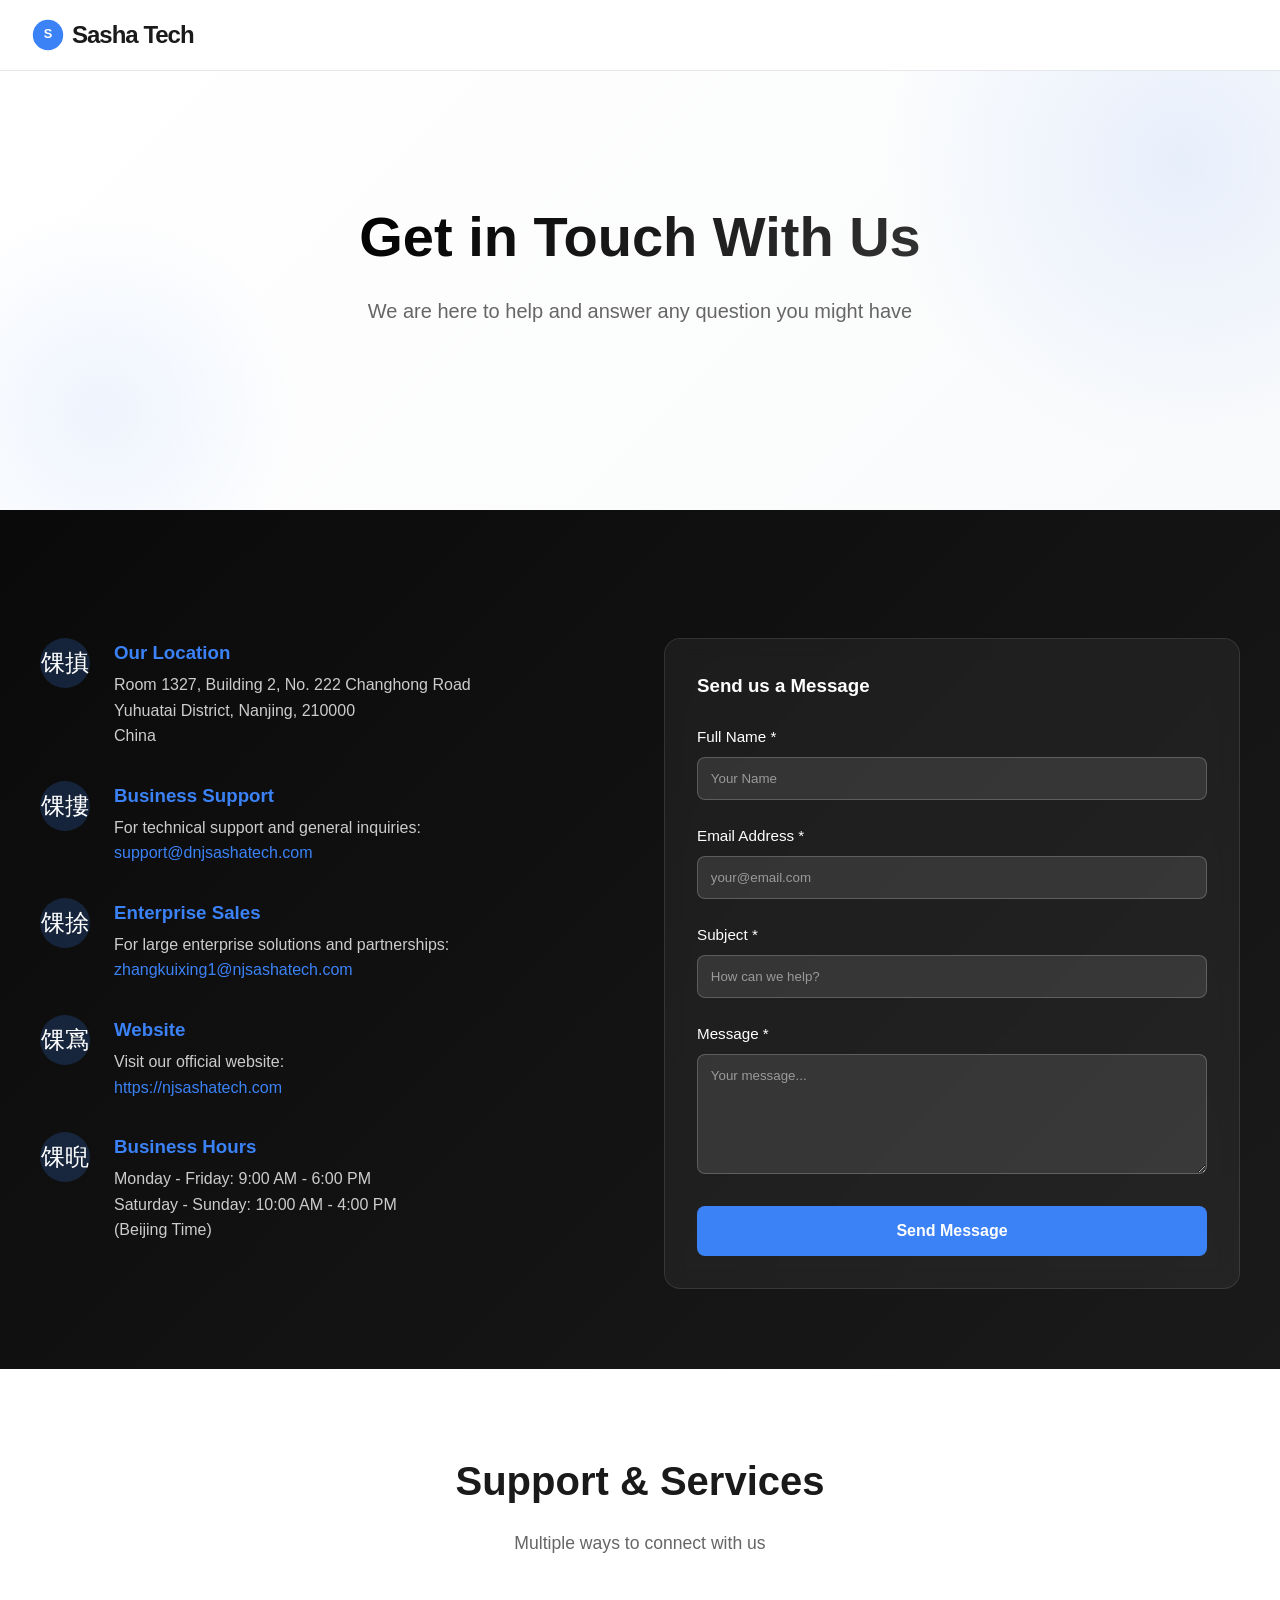
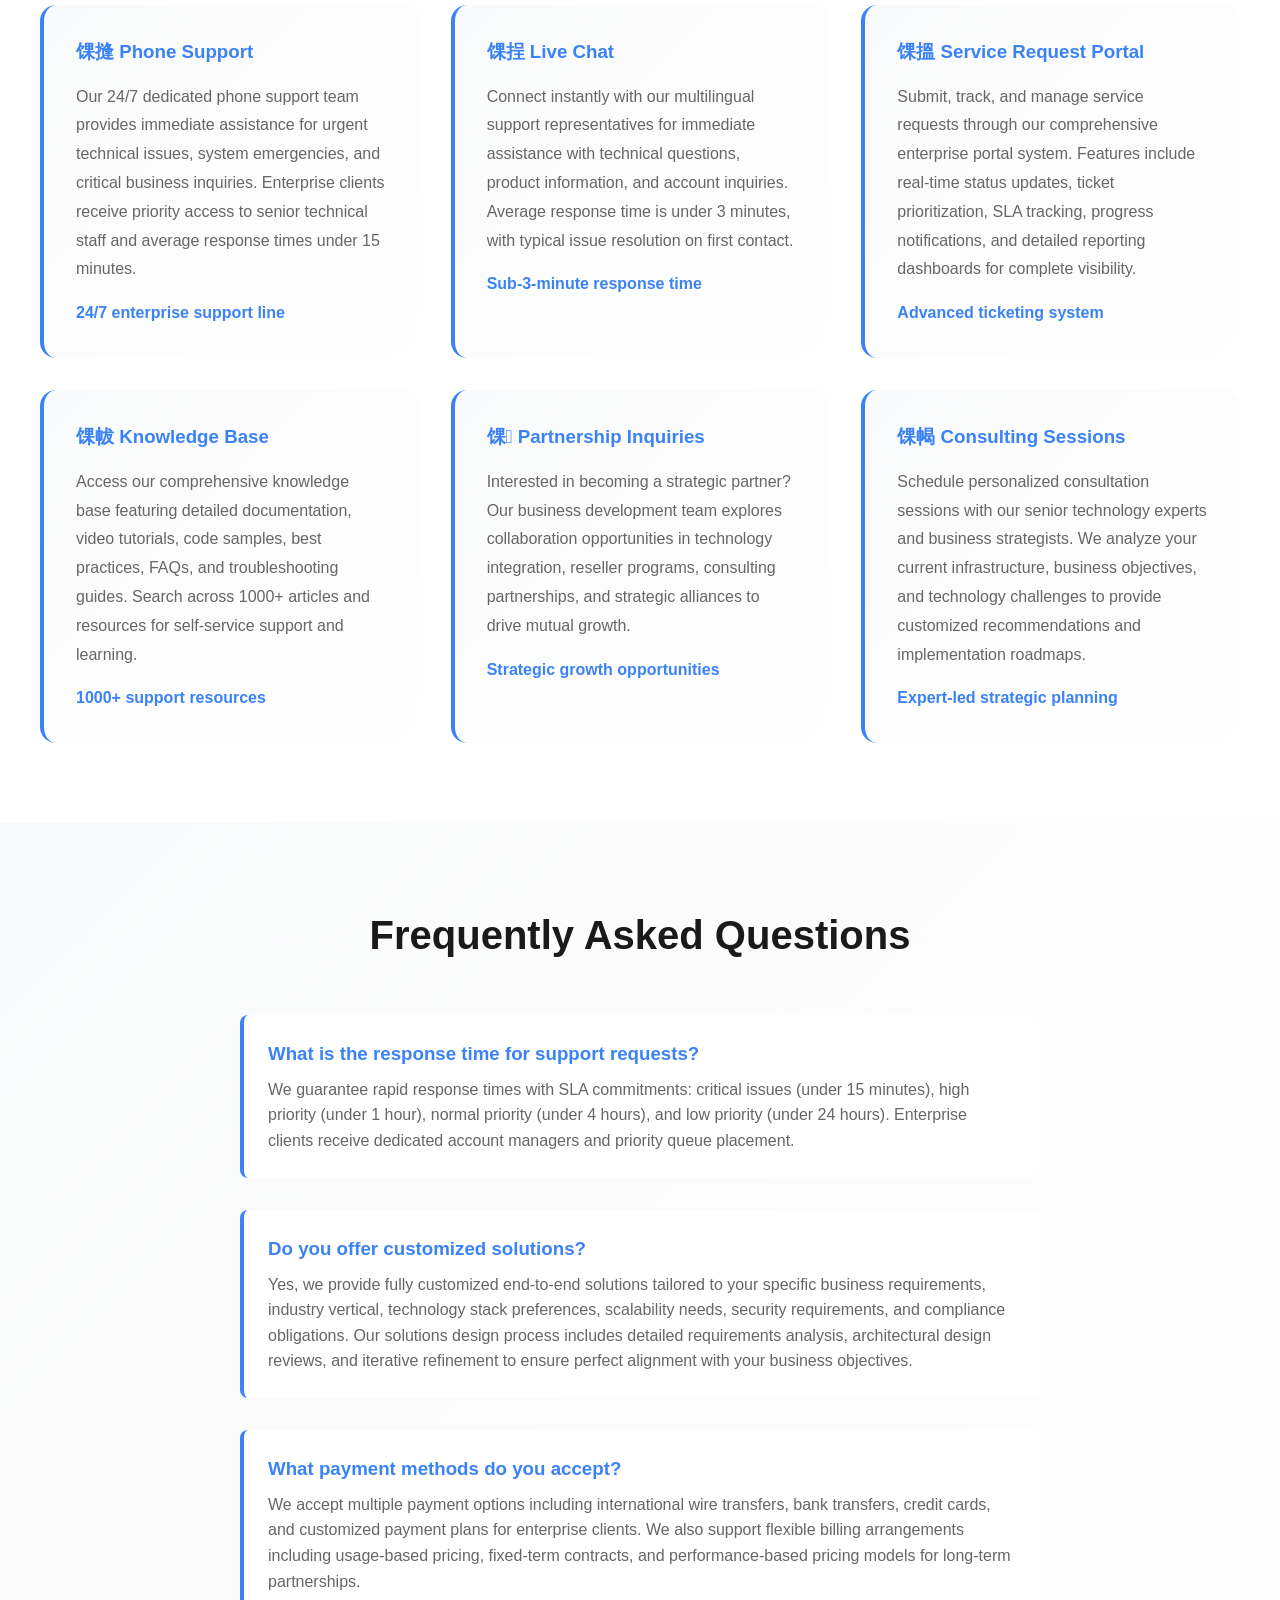
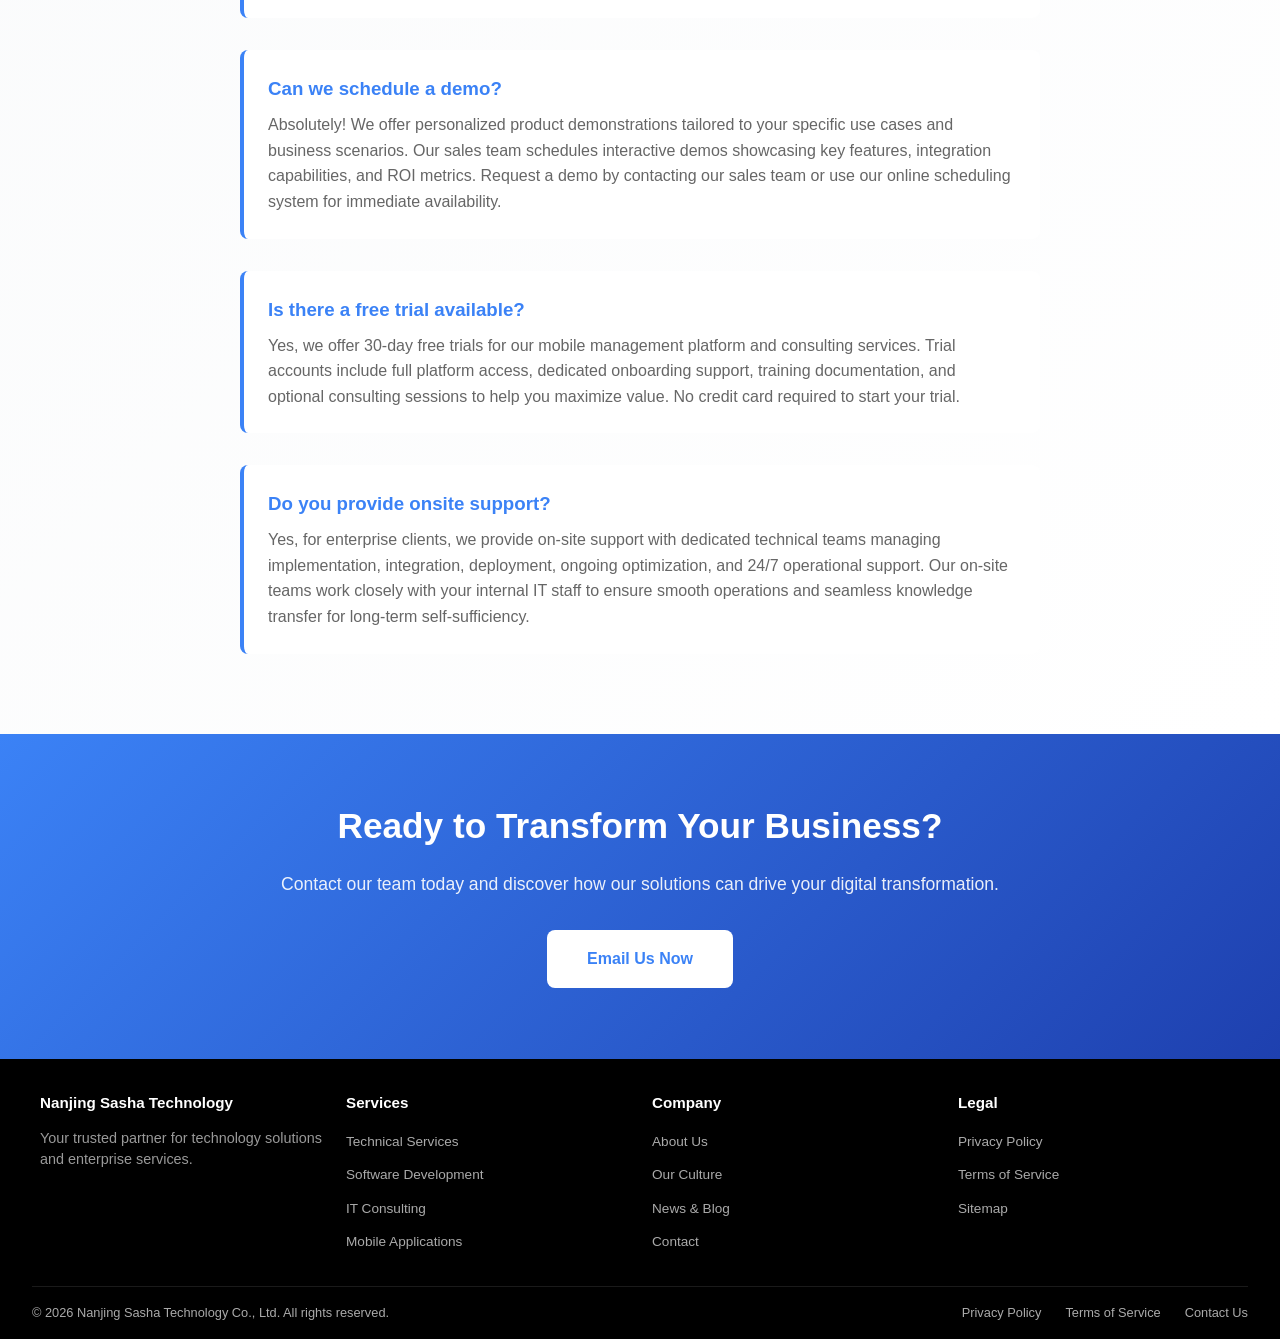
==== contact.html @ 29200f88 "njsashatech" ====
﻿<!DOCTYPE html>
<html lang="en">
<head>
  <meta charset="UTF-8">
  <meta name="viewport" content="width=device-width, initial-scale=1.0">
  <meta name="description" content="Contact Nanjing Sasha Technology - Business Support: support@dnjsashatech.com | Enterprise Sales: zhangkuixing1@njsashatech.com | Location: Room 1327, Building 2, No. 222 Changhong Road, Nanjing.">
  <meta name="keywords" content="contact, support, business inquiry, email, phone, address">
  <meta name="author" content="Nanjing Sasha Technology Co., Ltd">
  <meta property="og:title" content="Contact Us - Nanjing Sasha Technology">
  <meta property="og:description" content="Get in touch with Nanjing Sasha Technology for business inquiries and support.">
  
  <script type="application/ld+json">
  {
    "@context": "https://schema.org",
    "@type": "Organization",
    "name": "Nanjing Sasha Technology Co., Ltd",
    "url": "https://njsashatech.com",
    "address": {
      "@type": "PostalAddress",
      "streetAddress": "Room 1327, Building 2, No. 222 Changhong Road",
      "addressLocality": "Nanjing",
      "addressRegion": "Jiangsu",
      "postalCode": "210000",
      "addressCountry": "CN"
    },
    "contactPoint": [
      {
        "@type": "ContactPoint",
        "telephone": "",
        "contactType": "Customer Support",
        "email": "support@dnjsashatech.com"
      },
      {
        "@type": "ContactPoint",
        "telephone": "",
        "contactType": "Sales",
        "email": "zhangkuixing1@njsashatech.com"
      }
    ]
  }
  </script>
  
  <title>Contact Us - Nanjing Sasha Technology</title>
  <link rel="canonical" href="https://njsashatech.com/contact.html">
  <link rel="icon" type="image/svg+xml" href="./images/logo.svg">
  <link rel="stylesheet" href="./css/styles.css">
</head>
<body>
  <!-- Header Navigation -->
  <header>
    <nav class="navbar">
      <a href="./index.html" class="logo">
        <svg viewBox="0 0 200 200" width="32" height="32">
          <circle cx="100" cy="100" r="95" fill="#3b82f6"/>
          <text x="100" y="120" text-anchor="middle" font-size="80" font-weight="bold" fill="white" font-family="Arial">S</text>
        </svg>
        Sasha Tech
      </a>
      <button class="mobile-menu-btn">鈽?/button>
      <nav>
        <ul>
          <li><a href="./index.html">Home</a></li>
          <li><a href="./services.html">Services</a></li>
          <li><a href="./culture.html">Culture</a></li>
          <li><a href="./news.html">News</a></li>
          <li><a href="./contact.html">Contact</a></li>
        </ul>
      </nav>
    </nav>
  </header>

  <!-- Hero Section -->
  <section class="hero" style="margin-top: 60px; min-height: 50vh;">
    <div class="hero-content">
      <h1>Get in Touch With Us</h1>
      <p>We are here to help and answer any question you might have</p>
    </div>
  </section>

  <!-- Main Contact Section -->
  <section class="contact">
    <div class="container">
      <div class="contact-container">
        <!-- Contact Information -->
        <div class="contact-info">
          <div class="contact-item fade-in">
            <div class="contact-icon">馃搷</div>
            <div class="contact-details">
              <h3>Our Location</h3>
              <p>Room 1327, Building 2, No. 222 Changhong Road<br/>Yuhuatai District, Nanjing, 210000<br/>China</p>
            </div>
          </div>

          <div class="contact-item fade-in">
            <div class="contact-icon">馃摟</div>
            <div class="contact-details">
              <h3>Business Support</h3>
              <p>For technical support and general inquiries:</p>
              <a href="mailto:support@dnjsashatech.com">support@dnjsashatech.com</a>
            </div>
          </div>

          <div class="contact-item fade-in">
            <div class="contact-icon">馃捈</div>
            <div class="contact-details">
              <h3>Enterprise Sales</h3>
              <p>For large enterprise solutions and partnerships:</p>
              <a href="mailto:zhangkuixing1@njsashatech.com">zhangkuixing1@njsashatech.com</a>
            </div>
          </div>

          <div class="contact-item fade-in">
            <div class="contact-icon">馃寪</div>
            <div class="contact-details">
              <h3>Website</h3>
              <p>Visit our official website:</p>
              <a href="https://njsashatech.com" target="_blank">https://njsashatech.com</a>
            </div>
          </div>

          <div class="contact-item fade-in">
            <div class="contact-icon">馃晲</div>
            <div class="contact-details">
              <h3>Business Hours</h3>
              <p>Monday - Friday: 9:00 AM - 6:00 PM<br/>Saturday - Sunday: 10:00 AM - 4:00 PM<br/>(Beijing Time)</p>
            </div>
          </div>
        </div>

        <!-- Contact Form -->
        <div class="contact-form fade-in">
          <h3 style="margin-bottom: 1.5rem;">Send us a Message</h3>
          <form>
            <div class="form-group">
              <label for="name">Full Name *</label>
              <input type="text" id="name" name="name" placeholder="Your Name" required>
            </div>

            <div class="form-group">
              <label for="email">Email Address *</label>
              <input type="email" id="email" name="email" placeholder="your@email.com" required>
            </div>

            <div class="form-group">
              <label for="subject">Subject *</label>
              <input type="text" id="subject" name="subject" placeholder="How can we help?">
            </div>

            <div class="form-group">
              <label for="message">Message *</label>
              <textarea id="message" name="message" placeholder="Your message..." required></textarea>
            </div>

            <button type="submit" class="form-submit">Send Message</button>
          </form>
        </div>
      </div>
    </div>
  </section>

  <!-- Additional Info Section -->
  <section>
    <div class="container">
      <h2 class="section-title fade-in">Support & Services</h2>
      <p class="section-subtitle fade-in">Multiple ways to connect with us</p>
      
      <div style="display: grid; grid-template-columns: repeat(auto-fit, minmax(280px, 1fr)); gap: 2rem; margin-top: 3rem;">
        <div style="background: linear-gradient(135deg, #f9fafb 0%, #ffffff 100%); padding: 2rem; border-radius: 1rem; border-left: 4px solid #3b82f6;">
          <h3 style="color: #3b82f6; margin-bottom: 1rem;">馃摓 Phone Support</h3>
          <p style="color: #666; line-height: 1.8; margin-bottom: 1rem;">
            Our 24/7 dedicated phone support team provides immediate assistance for urgent technical issues, system emergencies, and critical business inquiries. Enterprise clients receive priority access to senior technical staff and average response times under 15 minutes.
          </p>
          <p style="color: #3b82f6; font-weight: 600;">24/7 enterprise support line</p>
        </div>

        <div style="background: linear-gradient(135deg, #f9fafb 0%, #ffffff 100%); padding: 2rem; border-radius: 1rem; border-left: 4px solid #3b82f6;">
          <h3 style="color: #3b82f6; margin-bottom: 1rem;">馃挰 Live Chat</h3>
          <p style="color: #666; line-height: 1.8; margin-bottom: 1rem;">
            Connect instantly with our multilingual support representatives for immediate assistance with technical questions, product information, and account inquiries. Average response time is under 3 minutes, with typical issue resolution on first contact.
          </p>
          <p style="color: #3b82f6; font-weight: 600;">Sub-3-minute response time</p>
        </div>

        <div style="background: linear-gradient(135deg, #f9fafb 0%, #ffffff 100%); padding: 2rem; border-radius: 1rem; border-left: 4px solid #3b82f6;">
          <h3 style="color: #3b82f6; margin-bottom: 1rem;">馃搵 Service Request Portal</h3>
          <p style="color: #666; line-height: 1.8; margin-bottom: 1rem;">
            Submit, track, and manage service requests through our comprehensive enterprise portal system. Features include real-time status updates, ticket prioritization, SLA tracking, progress notifications, and detailed reporting dashboards for complete visibility.
          </p>
          <p style="color: #3b82f6; font-weight: 600;">Advanced ticketing system</p>
        </div>

        <div style="background: linear-gradient(135deg, #f9fafb 0%, #ffffff 100%); padding: 2rem; border-radius: 1rem; border-left: 4px solid #3b82f6;">
          <h3 style="color: #3b82f6; margin-bottom: 1rem;">馃帗 Knowledge Base</h3>
          <p style="color: #666; line-height: 1.8; margin-bottom: 1rem;">
            Access our comprehensive knowledge base featuring detailed documentation, video tutorials, code samples, best practices, FAQs, and troubleshooting guides. Search across 1000+ articles and resources for self-service support and learning.
          </p>
          <p style="color: #3b82f6; font-weight: 600;">1000+ support resources</p>
        </div>

        <div style="background: linear-gradient(135deg, #f9fafb 0%, #ffffff 100%); padding: 2rem; border-radius: 1rem; border-left: 4px solid #3b82f6;">
          <h3 style="color: #3b82f6; margin-bottom: 1rem;">馃 Partnership Inquiries</h3>
          <p style="color: #666; line-height: 1.8; margin-bottom: 1rem;">
            Interested in becoming a strategic partner? Our business development team explores collaboration opportunities in technology integration, reseller programs, consulting partnerships, and strategic alliances to drive mutual growth.
          </p>
          <p style="color: #3b82f6; font-weight: 600;">Strategic growth opportunities</p>
        </div>

        <div style="background: linear-gradient(135deg, #f9fafb 0%, #ffffff 100%); padding: 2rem; border-radius: 1rem; border-left: 4px solid #3b82f6;">
          <h3 style="color: #3b82f6; margin-bottom: 1rem;">馃幆 Consulting Sessions</h3>
          <p style="color: #666; line-height: 1.8; margin-bottom: 1rem;">
            Schedule personalized consultation sessions with our senior technology experts and business strategists. We analyze your current infrastructure, business objectives, and technology challenges to provide customized recommendations and implementation roadmaps.
          </p>
          <p style="color: #3b82f6; font-weight: 600;">Expert-led strategic planning</p>
        </div>
      </div>
    </div>
  </section>

  <!-- FAQ Section -->
  <section style="background: linear-gradient(135deg, #f9fafb 0%, #ffffff 100%);">
    <div class="container">
      <h2 class="section-title fade-in">Frequently Asked Questions</h2>
      
      <div style="max-width: 800px; margin: 0 auto; margin-top: 3rem;">
        <div style="margin-bottom: 2rem; padding: 1.5rem; background: white; border-radius: 0.5rem; border-left: 4px solid #3b82f6;">
          <h3 style="color: #3b82f6; margin-bottom: 0.5rem;">What is the response time for support requests?</h3>
          <p style="color: #666;">We guarantee rapid response times with SLA commitments: critical issues (under 15 minutes), high priority (under 1 hour), normal priority (under 4 hours), and low priority (under 24 hours). Enterprise clients receive dedicated account managers and priority queue placement.</p>
        </div>

        <div style="margin-bottom: 2rem; padding: 1.5rem; background: white; border-radius: 0.5rem; border-left: 4px solid #3b82f6;">
          <h3 style="color: #3b82f6; margin-bottom: 0.5rem;">Do you offer customized solutions?</h3>
          <p style="color: #666;">Yes, we provide fully customized end-to-end solutions tailored to your specific business requirements, industry vertical, technology stack preferences, scalability needs, security requirements, and compliance obligations. Our solutions design process includes detailed requirements analysis, architectural design reviews, and iterative refinement to ensure perfect alignment with your business objectives.</p>
        </div>

        <div style="margin-bottom: 2rem; padding: 1.5rem; background: white; border-radius: 0.5rem; border-left: 4px solid #3b82f6;">
          <h3 style="color: #3b82f6; margin-bottom: 0.5rem;">What payment methods do you accept?</h3>
          <p style="color: #666;">We accept multiple payment options including international wire transfers, bank transfers, credit cards, and customized payment plans for enterprise clients. We also support flexible billing arrangements including usage-based pricing, fixed-term contracts, and performance-based pricing models for long-term partnerships.</p>
        </div>

        <div style="margin-bottom: 2rem; padding: 1.5rem; background: white; border-radius: 0.5rem; border-left: 4px solid #3b82f6;">
          <h3 style="color: #3b82f6; margin-bottom: 0.5rem;">Can we schedule a demo?</h3>
          <p style="color: #666;">Absolutely! We offer personalized product demonstrations tailored to your specific use cases and business scenarios. Our sales team schedules interactive demos showcasing key features, integration capabilities, and ROI metrics. Request a demo by contacting our sales team or use our online scheduling system for immediate availability.</p>
        </div>

        <div style="margin-bottom: 2rem; padding: 1.5rem; background: white; border-radius: 0.5rem; border-left: 4px solid #3b82f6;">
          <h3 style="color: #3b82f6; margin-bottom: 0.5rem;">Is there a free trial available?</h3>
          <p style="color: #666;">Yes, we offer 30-day free trials for our mobile management platform and consulting services. Trial accounts include full platform access, dedicated onboarding support, training documentation, and optional consulting sessions to help you maximize value. No credit card required to start your trial.</p>
        </div>

        <div style="padding: 1.5rem; background: white; border-radius: 0.5rem; border-left: 4px solid #3b82f6;">
          <h3 style="color: #3b82f6; margin-bottom: 0.5rem;">Do you provide onsite support?</h3>
          <p style="color: #666;">Yes, for enterprise clients, we provide on-site support with dedicated technical teams managing implementation, integration, deployment, ongoing optimization, and 24/7 operational support. Our on-site teams work closely with your internal IT staff to ensure smooth operations and seamless knowledge transfer for long-term self-sufficiency.</p>
        </div>
      </div>
    </div>
  </section>

  <!-- CTA Section -->
  <section style="background: linear-gradient(135deg, #3b82f6 0%, #1e40af 100%); color: white; text-align: center; padding: 4rem 2rem;">
    <div class="container">
      <h2 style="font-size: 2.2rem; margin-bottom: 1rem;">Ready to Transform Your Business?</h2>
      <p style="font-size: 1.1rem; margin-bottom: 2rem; opacity: 0.9;">Contact our team today and discover how our solutions can drive your digital transformation.</p>
      <a href="mailto:support@dnjsashatech.com" class="btn btn-primary" style="background: white; color: #3b82f6;">Email Us Now</a>
    </div>
  </section>

  <!-- Footer -->
  <footer>
    <div class="footer-content">
      <div class="footer-section">
        <h4>Nanjing Sasha Technology</h4>
        <p style="color: #999; font-size: 0.9rem; margin-top: 0.5rem;">Your trusted partner for technology solutions and enterprise services.</p>
      </div>
      
      <div class="footer-section">
        <h4>Services</h4>
        <ul>
          <li><a href="./services.html">Technical Services</a></li>
          <li><a href="./services.html">Software Development</a></li>
          <li><a href="./services.html">IT Consulting</a></li>
          <li><a href="./services.html">Mobile Applications</a></li>
        </ul>
      </div>
      
      <div class="footer-section">
        <h4>Company</h4>
        <ul>
          <li><a href="./culture.html">About Us</a></li>
          <li><a href="./culture.html">Our Culture</a></li>
          <li><a href="./news.html">News & Blog</a></li>
          <li><a href="./contact.html">Contact</a></li>
        </ul>
      </div>
      
      <div class="footer-section">
        <h4>Legal</h4>
        <ul>
          <li><a href="./privacy.html">Privacy Policy</a></li>
          <li><a href="./terms.html">Terms of Service</a></li>
          <li><a href="#">Sitemap</a></li>
        </ul>
      </div>
    </div>
    
    <div class="footer-bottom">
      <div>&copy; 2026 Nanjing Sasha Technology Co., Ltd. All rights reserved.</div>
      <div class="footer-links">
        <a href="./privacy.html">Privacy Policy</a>
        <a href="./terms.html">Terms of Service</a>
        <a href="./contact.html">Contact Us</a>
      </div>
    </div>
  </footer>

  <script src="./js/main.js"></script>
</body>
</html>
---- css/styles.css ----
/* =================================================================
   NANJING SASHA TECHNOLOGY - Global Styles
   Premium Corporate Website with Tesla-inspired Design
   ================================================================= */

* {
  margin: 0;
  padding: 0;
  box-sizing: border-box;
}

:root {
  --primary-color: #000;
  --secondary-color: #f1f1f1;
  --accent-color: #3b82f6;
  --text-dark: #1a1a1a;
  --text-light: #666;
  --bg-light: #ffffff;
  --bg-dark: #0a0a0a;
  --border-color: #e5e7eb;
  --transition: all 0.3s cubic-bezier(0.4, 0, 0.2, 1);
  --transition-slow: all 0.6s cubic-bezier(0.4, 0, 0.2, 1);
}

html {
  scroll-behavior: smooth;
  font-size: 16px;
}

body {
  font-family: -apple-system, BlinkMacSystemFont, 'Segoe UI', 'Roboto', 'Oxygen',
    'Ubuntu', 'Cantarell', 'Fira Sans', 'Droid Sans', 'Helvetica Neue',
    sans-serif;
  -webkit-font-smoothing: antialiased;
  -moz-osx-font-smoothing: grayscale;
  color: var(--text-dark);
  background-color: var(--bg-light);
  line-height: 1.6;
  overflow-x: hidden;
}

/* =================================================================
   HEADER & NAVIGATION
   ================================================================= */

header {
  position: fixed;
  top: 0;
  left: 0;
  right: 0;
  z-index: 1000;
  background: rgba(255, 255, 255, 0.95);
  backdrop-filter: blur(10px);
  border-bottom: 1px solid var(--border-color);
  transition: var(--transition);
}

header.scrolled {
  box-shadow: 0 4px 20px rgba(0, 0, 0, 0.08);
  background: rgba(255, 255, 255, 0.98);
}

.navbar {
  display: flex;
  justify-content: space-between;
  align-items: center;
  padding: 1rem 2rem;
  max-width: 100%;
}

.logo {
  font-size: 1.5rem;
  font-weight: 700;
  letter-spacing: -1px;
  display: flex;
  align-items: center;
  gap: 0.5rem;
}

.logo svg {
  width: 32px;
  height: 32px;
  transition: var(--transition);
}

.logo:hover svg {
  transform: scale(1.1);
}

nav ul {
  display: flex;
  list-style: none;
  gap: 2rem;
}

nav a {
  text-decoration: none;
  color: var(--text-dark);
  font-weight: 500;
  font-size: 0.95rem;
  position: relative;
  transition: var(--transition);
}

nav a::after {
  content: '';
  position: absolute;
  bottom: -4px;
  left: 0;
  width: 0;
  height: 2px;
  background: var(--accent-color);
  transition: width 0.3s ease;
}

nav a:hover::after {
  width: 100%;
}

.mobile-menu-btn {
  display: none;
  background: none;
  border: none;
  cursor: pointer;
  font-size: 1.5rem;
}

/* =================================================================
   HERO SECTION
   ================================================================= */

.hero {
  margin-top: 60px;
  min-height: 100vh;
  display: flex;
  align-items: center;
  justify-content: center;
  background: linear-gradient(135deg, #ffffff 0%, #f9fafb 100%);
  position: relative;
  overflow: hidden;
}

.hero::before {
  content: '';
  position: absolute;
  width: 600px;
  height: 600px;
  background: radial-gradient(circle, rgba(59, 130, 246, 0.1) 0%, transparent 70%);
  border-radius: 50%;
  top: -200px;
  right: -200px;
  animation: float 6s ease-in-out infinite;
}

.hero::after {
  content: '';
  position: absolute;
  width: 400px;
  height: 400px;
  background: radial-gradient(circle, rgba(59, 130, 246, 0.08) 0%, transparent 70%);
  border-radius: 50%;
  bottom: -100px;
  left: -100px;
  animation: float 8s ease-in-out infinite reverse;
}

@keyframes float {
  0%, 100% {
    transform: translateY(0px);
  }
  50% {
    transform: translateY(30px);
  }
}

.hero-content {
  position: relative;
  z-index: 2;
  text-align: center;
  max-width: 900px;
  padding: 2rem;
  animation: fadeInUp 0.8s ease 0.2s both;
}

@keyframes fadeInUp {
  from {
    opacity: 0;
    transform: translateY(30px);
  }
  to {
    opacity: 1;
    transform: translateY(0);
  }
}

.hero h1 {
  font-size: 3.5rem;
  font-weight: 700;
  line-height: 1.2;
  margin-bottom: 1.5rem;
  background: linear-gradient(135deg, #000 0%, #333 100%);
  -webkit-background-clip: text;
  -webkit-text-fill-color: transparent;
  background-clip: text;
}

.hero p {
  font-size: 1.25rem;
  color: var(--text-light);
  margin-bottom: 2.5rem;
  max-width: 600px;
  margin-left: auto;
  margin-right: auto;
}

.hero-buttons {
  display: flex;
  gap: 1.5rem;
  justify-content: center;
  flex-wrap: wrap;
}

.btn {
  padding: 1rem 2.5rem;
  font-size: 1rem;
  font-weight: 600;
  border: none;
  border-radius: 0.5rem;
  cursor: pointer;
  transition: var(--transition);
  text-decoration: none;
  display: inline-block;
  position: relative;
  overflow: hidden;
}

.btn::before {
  content: '';
  position: absolute;
  top: 50%;
  left: 50%;
  width: 0;
  height: 0;
  border-radius: 50%;
  background: rgba(255, 255, 255, 0.2);
  transform: translate(-50%, -50%);
  transition: width 0.6s, height 0.6s;
}

.btn:hover::before {
  width: 300px;
  height: 300px;
}

.btn-primary {
  background: var(--primary-color);
  color: white;
}

.btn-primary:hover {
  transform: translateY(-2px);
  box-shadow: 0 20px 40px rgba(0, 0, 0, 0.2);
}

.btn-secondary {
  background: transparent;
  color: var(--primary-color);
  border: 2px solid var(--primary-color);
}

.btn-secondary:hover {
  background: var(--primary-color);
  color: white;
  transform: translateY(-2px);
}

/* =================================================================
   SECTIONS
   ================================================================= */

section {
  padding: 5rem 2rem;
}

.container {
  max-width: 1200px;
  margin: 0 auto;
}

.section-title {
  font-size: 2.5rem;
  font-weight: 700;
  text-align: center;
  margin-bottom: 1rem;
  animation: fadeIn 0.6s ease;
}

.section-subtitle {
  font-size: 1.1rem;
  color: var(--text-light);
  text-align: center;
  margin-bottom: 3rem;
}

/* =================================================================
   SERVICES SECTION
   ================================================================= */

.services-grid {
  display: grid;
  grid-template-columns: repeat(auto-fit, minmax(300px, 1fr));
  gap: 2rem;
  margin-top: 3rem;
}

.service-card {
  background: var(--bg-light);
  border: 1px solid var(--border-color);
  border-radius: 1rem;
  padding: 2rem;
  transition: var(--transition);
  position: relative;
  overflow: hidden;
}

.service-card::before {
  content: '';
  position: absolute;
  top: 0;
  left: 0;
  right: 0;
  height: 4px;
  background: linear-gradient(90deg, var(--accent-color), #60a5fa);
  transform: scaleX(0);
  transform-origin: left;
  transition: transform 0.5s ease;
}

.service-card:hover {
  border-color: var(--accent-color);
  box-shadow: 0 20px 40px rgba(59, 130, 246, 0.1);
  transform: translateY(-5px);
}

.service-card:hover::before {
  transform: scaleX(1);
}

.service-icon {
  font-size: 2.5rem;
  margin-bottom: 1rem;
  display: inline-block;
  transition: var(--transition);
}

.service-card:hover .service-icon {
  transform: scale(1.2) rotate(5deg);
}

.service-card h3 {
  font-size: 1.5rem;
  margin-bottom: 1rem;
}

.service-card p {
  color: var(--text-light);
  line-height: 1.8;
}

/* =================================================================
   FEATURES SECTION
   ================================================================= */

.features {
  background: var(--bg-dark);
  color: white;
}

.features .section-title {
  color: white;
}

.features .section-subtitle {
  color: #aaa;
}

.features-grid {
  display: grid;
  grid-template-columns: repeat(auto-fit, minmax(250px, 1fr));
  gap: 2rem;
  margin-top: 3rem;
}

.feature-item {
  text-align: center;
  padding: 2rem;
  transition: var(--transition);
}

.feature-item:hover {
  transform: translateY(-10px);
}

.feature-icon {
  width: 80px;
  height: 80px;
  background: rgba(59, 130, 246, 0.2);
  border-radius: 50%;
  display: flex;
  align-items: center;
  justify-content: center;
  margin: 0 auto 1.5rem;
  font-size: 2rem;
  transition: var(--transition);
}

.feature-item:hover .feature-icon {
  background: rgba(59, 130, 246, 0.4);
  transform: scale(1.1) rotate(10deg);
}

.feature-item h3 {
  font-size: 1.25rem;
  margin-bottom: 0.5rem;
}

.feature-item p {
  color: #999;
  font-size: 0.95rem;
}

/* =================================================================
   MOBILE APP SECTION
   ================================================================= */

.mobile-app {
  background: linear-gradient(135deg, #f9fafb 0%, #ffffff 100%);
}

.app-content {
  display: grid;
  grid-template-columns: 1fr 1fr;
  gap: 3rem;
  align-items: center;
}

.app-image {
  text-align: center;
  animation: slideInRight 0.8s ease;
}

.app-image svg {
  max-width: 100%;
  height: auto;
  filter: drop-shadow(0 20px 40px rgba(0, 0, 0, 0.1));
}

.app-description h2 {
  font-size: 2rem;
  margin-bottom: 1.5rem;
}

.app-description p {
  color: var(--text-light);
  margin-bottom: 1.5rem;
  line-height: 1.8;
}

.app-features {
  margin: 2rem 0;
}

.app-features li {
  list-style: none;
  padding: 0.75rem 0;
  padding-left: 2rem;
  position: relative;
  color: var(--text-light);
}

.app-features li::before {
  content: '✓';
  position: absolute;
  left: 0;
  color: var(--accent-color);
  font-weight: bold;
  font-size: 1.2rem;
}

@keyframes slideInRight {
  from {
    opacity: 0;
    transform: translateX(50px);
  }
  to {
    opacity: 1;
    transform: translateX(0);
  }
}

.store-badges {
  display: flex;
  gap: 1.5rem;
  margin-top: 2rem;
}

.store-badge {
  display: inline-block;
  padding: 0.8rem 1.5rem;
  background: var(--primary-color);
  color: white;
  border-radius: 0.5rem;
  text-decoration: none;
  font-size: 0.9rem;
  transition: var(--transition);
}

.store-badge:hover {
  transform: translateY(-3px);
  box-shadow: 0 10px 25px rgba(0, 0, 0, 0.15);
}

/* =================================================================
   STATS SECTION
   ================================================================= */

.stats {
  background: var(--primary-color);
  color: white;
}

.stats .section-title {
  color: white;
}

.stats-grid {
  display: grid;
  grid-template-columns: repeat(auto-fit, minmax(200px, 1fr));
  gap: 2rem;
  margin-top: 3rem;
}

.stat-item {
  text-align: center;
  padding: 2rem;
  border-left: 3px solid var(--accent-color);
  animation: slideUp 0.6s ease;
}

@keyframes slideUp {
  from {
    opacity: 0;
    transform: translateY(20px);
  }
  to {
    opacity: 1;
    transform: translateY(0);
  }
}

.stat-number {
  font-size: 2.5rem;
  font-weight: 700;
  margin-bottom: 0.5rem;
  background: linear-gradient(135deg, #60a5fa, #93c5fd);
  -webkit-background-clip: text;
  -webkit-text-fill-color: transparent;
  background-clip: text;
}

.stat-label {
  font-size: 1rem;
  color: #bbb;
}

/* =================================================================
   CULTURE SECTION
   ================================================================= */

.culture-grid {
  display: grid;
  grid-template-columns: repeat(auto-fit, minmax(280px, 1fr));
  gap: 2rem;
  margin-top: 3rem;
}

.culture-card {
  background: var(--bg-light);
  border-radius: 1rem;
  overflow: hidden;
  transition: var(--transition);
  box-shadow: 0 10px 30px rgba(0, 0, 0, 0.05);
}

.culture-card:hover {
  transform: translateY(-10px);
  box-shadow: 0 20px 40px rgba(0, 0, 0, 0.15);
}

.culture-image {
  width: 100%;
  height: 200px;
  background: linear-gradient(135deg, var(--accent-color), #60a5fa);
  display: flex;
  align-items: center;
  justify-content: center;
  font-size: 3rem;
  overflow: hidden;
}

.culture-image svg {
  width: 80%;
  height: 80%;
}

.culture-content {
  padding: 1.5rem;
}

.culture-content h3 {
  font-size: 1.3rem;
  margin-bottom: 0.5rem;
}

.culture-content p {
  color: var(--text-light);
  font-size: 0.95rem;
  line-height: 1.6;
}

/* =================================================================
   NEWS/BLOG SECTION
   ================================================================= */

.news-grid {
  display: grid;
  grid-template-columns: repeat(auto-fit, minmax(300px, 1fr));
  gap: 2rem;
  margin-top: 3rem;
}

.news-card {
  background: var(--bg-light);
  border-radius: 1rem;
  overflow: hidden;
  transition: var(--transition);
  border: 1px solid var(--border-color);
}

.news-card:hover {
  box-shadow: 0 20px 40px rgba(0, 0, 0, 0.1);
  transform: translateY(-5px);
}

.news-date {
  padding: 1rem;
  background: var(--accent-color);
  color: white;
  font-size: 0.9rem;
  font-weight: 600;
}

.news-content {
  padding: 1.5rem;
}

.news-content h3 {
  font-size: 1.25rem;
  margin-bottom: 0.5rem;
}

.news-excerpt {
  color: var(--text-light);
  font-size: 0.95rem;
  line-height: 1.6;
  margin-bottom: 1rem;
}

.read-more {
  color: var(--accent-color);
  text-decoration: none;
  font-weight: 600;
  transition: var(--transition);
}

.read-more:hover {
  gap: 0.5rem;
  display: inline-flex;
  align-items: center;
}

/* =================================================================
   CONTACT SECTION
   ================================================================= */

.contact {
  background: linear-gradient(135deg, var(--bg-dark) 0%, #1a1a1a 100%);
  color: white;
}

.contact .section-title {
  color: white;
}

.contact .section-subtitle {
  color: #aaa;
}

.contact-container {
  display: grid;
  grid-template-columns: 1fr 1fr;
  gap: 3rem;
  margin-top: 3rem;
}

.contact-info {
  display: flex;
  flex-direction: column;
  gap: 2rem;
}

.contact-item {
  display: flex;
  gap: 1.5rem;
  animation: fadeIn 0.6s ease;
}

.contact-icon {
  width: 50px;
  height: 50px;
  background: rgba(59, 130, 246, 0.2);
  border-radius: 50%;
  display: flex;
  align-items: center;
  justify-content: center;
  font-size: 1.5rem;
  flex-shrink: 0;
}

.contact-details h3 {
  margin-bottom: 0.25rem;
  color: var(--accent-color);
}

.contact-details p {
  color: #ccc;
}

.contact-details a {
  color: var(--accent-color);
  text-decoration: none;
  transition: var(--transition);
}

.contact-details a:hover {
  text-decoration: underline;
}

.contact-form {
  background: rgba(255, 255, 255, 0.05);
  padding: 2rem;
  border-radius: 1rem;
  border: 1px solid rgba(255, 255, 255, 0.1);
  backdrop-filter: blur(10px);
}

.contact-form h3 {
  margin-bottom: 1.5rem;
}

.form-group {
  margin-bottom: 1.5rem;
}

.form-group label {
  display: block;
  margin-bottom: 0.5rem;
  font-size: 0.95rem;
  font-weight: 500;
}

.form-group input,
.form-group textarea {
  width: 100%;
  padding: 0.8rem;
  background: rgba(255, 255, 255, 0.1);
  border: 1px solid rgba(255, 255, 255, 0.2);
  border-radius: 0.5rem;
  color: white;
  font-family: inherit;
  transition: var(--transition);
}

.form-group input::placeholder,
.form-group textarea::placeholder {
  color: rgba(255, 255, 255, 0.5);
}

.form-group input:focus,
.form-group textarea:focus {
  outline: none;
  background: rgba(255, 255, 255, 0.15);
  border-color: var(--accent-color);
  box-shadow: 0 0 20px rgba(59, 130, 246, 0.3);
}

.form-group textarea {
  resize: vertical;
  min-height: 120px;
}

.form-submit {
  width: 100%;
  padding: 1rem;
  background: var(--accent-color);
  color: white;
  border: none;
  border-radius: 0.5rem;
  font-size: 1rem;
  font-weight: 600;
  cursor: pointer;
  transition: var(--transition);
}

.form-submit:hover {
  background: #2563eb;
  transform: translateY(-2px);
  box-shadow: 0 10px 25px rgba(59, 130, 246, 0.3);
}

@keyframes fadeIn {
  from {
    opacity: 0;
  }
  to {
    opacity: 1;
  }
}

/* =================================================================
   FOOTER
   ================================================================= */

footer {
  background: var(--primary-color);
  color: #aaa;
  padding: 2rem 2rem 1rem;
}

.footer-content {
  max-width: 1200px;
  margin: 0 auto;
  display: grid;
  grid-template-columns: repeat(auto-fit, minmax(180px, 1fr));
  gap: 1.5rem;
  margin-bottom: 1.5rem;
}

.footer-section h4 {
  color: white;
  margin-bottom: 0.75rem;
  font-size: 0.95rem;
  font-weight: 600;
}

.footer-section p {
  font-size: 0.85rem;
  line-height: 1.5;
}

.footer-section ul {
  list-style: none;
}

.footer-section ul li {
  margin-bottom: 0.5rem;
}

.footer-section ul li a {
  color: #aaa;
  text-decoration: none;
  transition: var(--transition);
  font-size: 0.85rem;
}

.footer-section ul li a:hover {
  color: var(--accent-color);
}

.footer-social {
  display: flex;
  gap: 0.75rem;
}

.social-icon {
  width: 32px;
  height: 32px;
  background: rgba(255, 255, 255, 0.1);
  border-radius: 50%;
  display: flex;
  align-items: center;
  justify-content: center;
  text-decoration: none;
  color: white;
  transition: var(--transition);
  font-size: 0.8rem;
}

.social-icon:hover {
  background: var(--accent-color);
  transform: translateY(-2px);
}

.footer-bottom {
  border-top: 1px solid rgba(255, 255, 255, 0.1);
  padding-top: 1rem;
  display: flex;
  justify-content: space-between;
  align-items: center;
  flex-wrap: wrap;
  gap: 0.75rem;
  font-size: 0.8rem;
}

.footer-links {
  display: flex;
  gap: 1.5rem;
}

.footer-links a {
  color: #aaa;
  text-decoration: none;
  font-size: 0.8rem;
  transition: var(--transition);
}

.footer-links a:hover {
  color: var(--accent-color);
}

/* =================================================================
   RESPONSIVE DESIGN
   ================================================================= */

@media (max-width: 768px) {
  .hero h1 {
    font-size: 2rem;
  }

  .hero p {
    font-size: 1rem;
  }

  nav ul {
    display: none;
  }

  .mobile-menu-btn {
    display: block;
  }

  nav.mobile-open ul {
    display: flex;
    flex-direction: column;
    position: absolute;
    top: 60px;
    left: 0;
    right: 0;
    background: white;
    padding: 1rem;
    gap: 0;
    box-shadow: 0 4px 12px rgba(0, 0, 0, 0.1);
  }

  nav.mobile-open a {
    padding: 0.75rem 0;
    display: block;
  }

  .hero-buttons {
    flex-direction: column;
  }

  .app-content {
    grid-template-columns: 1fr;
  }

  .contact-container {
    grid-template-columns: 1fr;
  }

  section {
    padding: 3rem 1rem;
  }

  .section-title {
    font-size: 1.8rem;
  }

  .footer-bottom {
    flex-direction: column;
    align-items: flex-start;
  }
}

@media (max-width: 480px) {
  .hero h1 {
    font-size: 1.5rem;
  }

  .hero-buttons {
    gap: 1rem;
  }

  .btn {
    padding: 0.75rem 1.5rem;
    font-size: 0.9rem;
  }

  .navbar {
    padding: 0.75rem 1rem;
  }

  nav ul {
    gap: 1rem;
  }

  .services-grid,
  .features-grid,
  .news-grid {
    grid-template-columns: 1fr;
  }

  .store-badges {
    flex-direction: column;
  }
}

/* =================================================================
   SCROLL ANIMATIONS
   ================================================================= */

.fade-in {
  opacity: 0;
  transform: translateY(20px);
  transition: var(--transition-slow);
}

.fade-in.visible {
  opacity: 1;
  transform: translateY(0);
}

/* =================================================================
   UTILITY CLASSES
   ================================================================= */

.text-center {
  text-align: center;
}

.mt-3 {
  margin-top: 1.5rem;
}

.mb-3 {
  margin-bottom: 1.5rem;
}

.gap-2 {
  gap: 1rem;
}
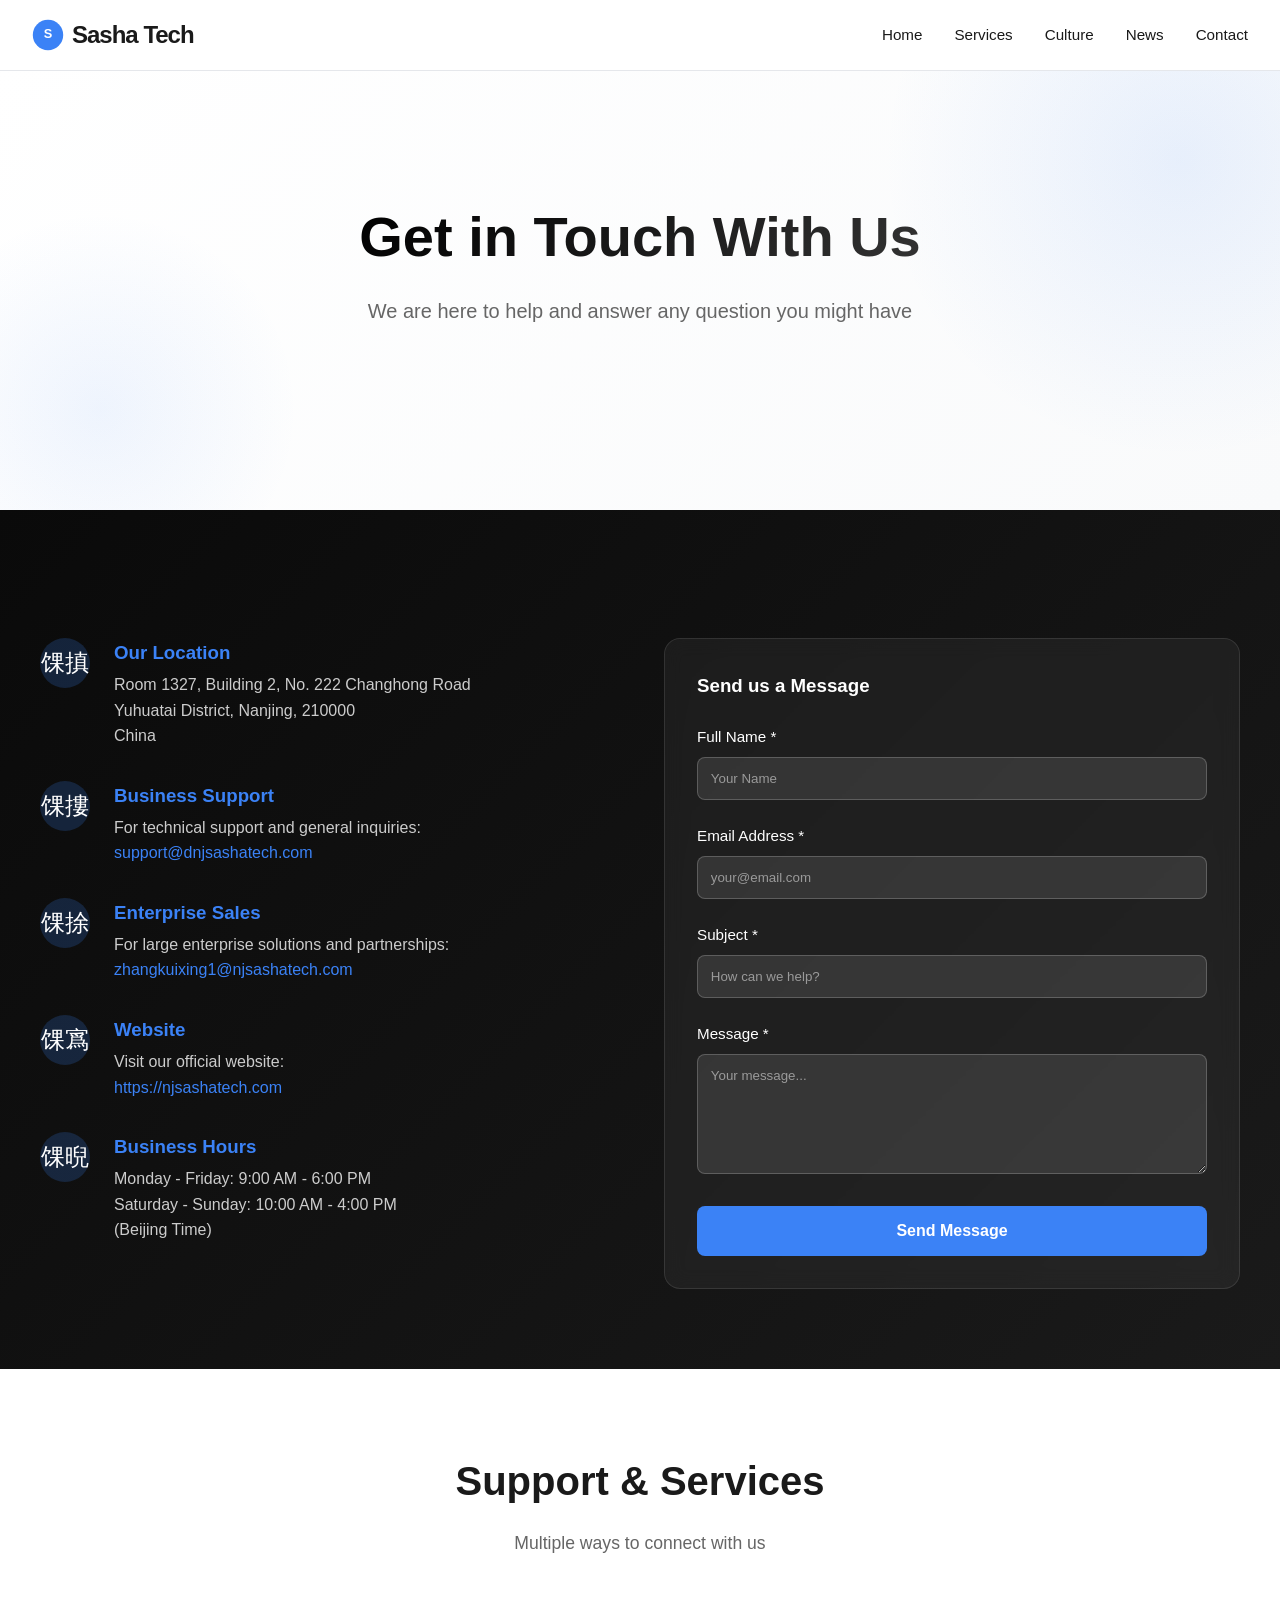
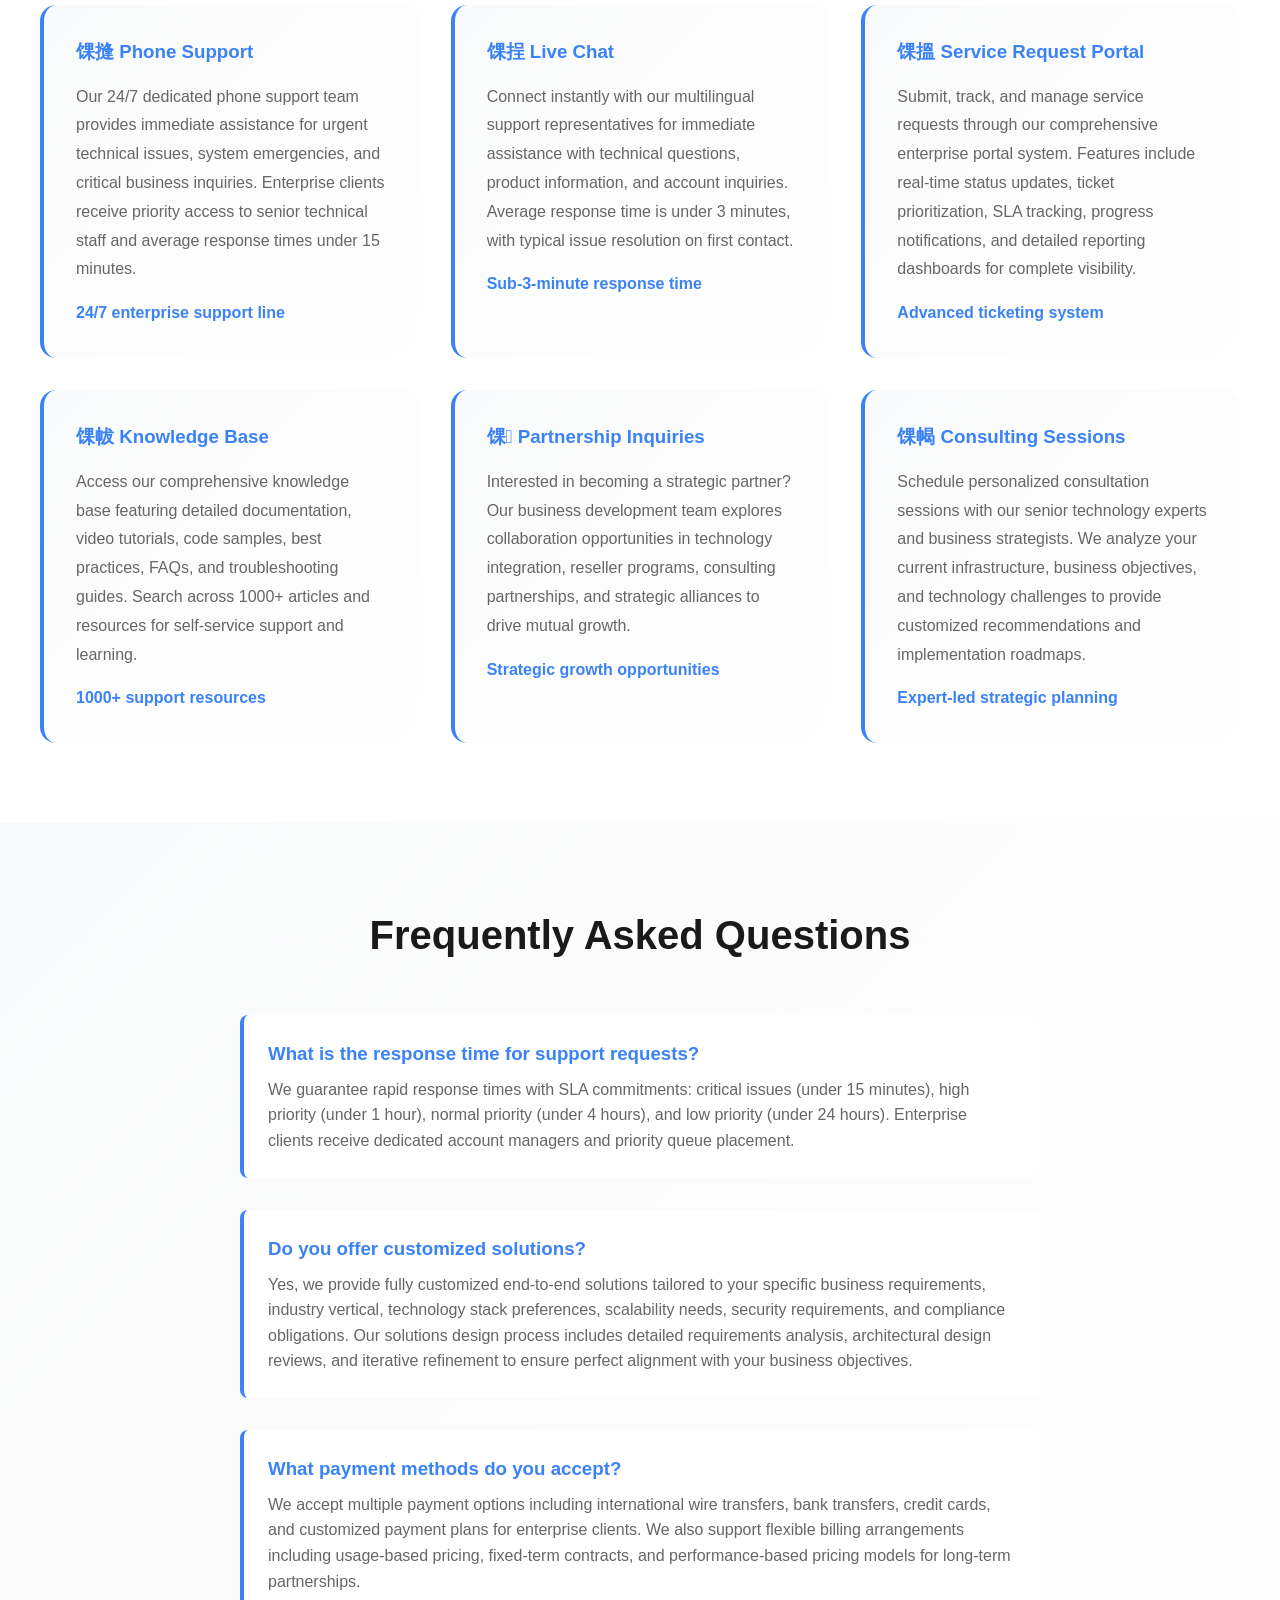
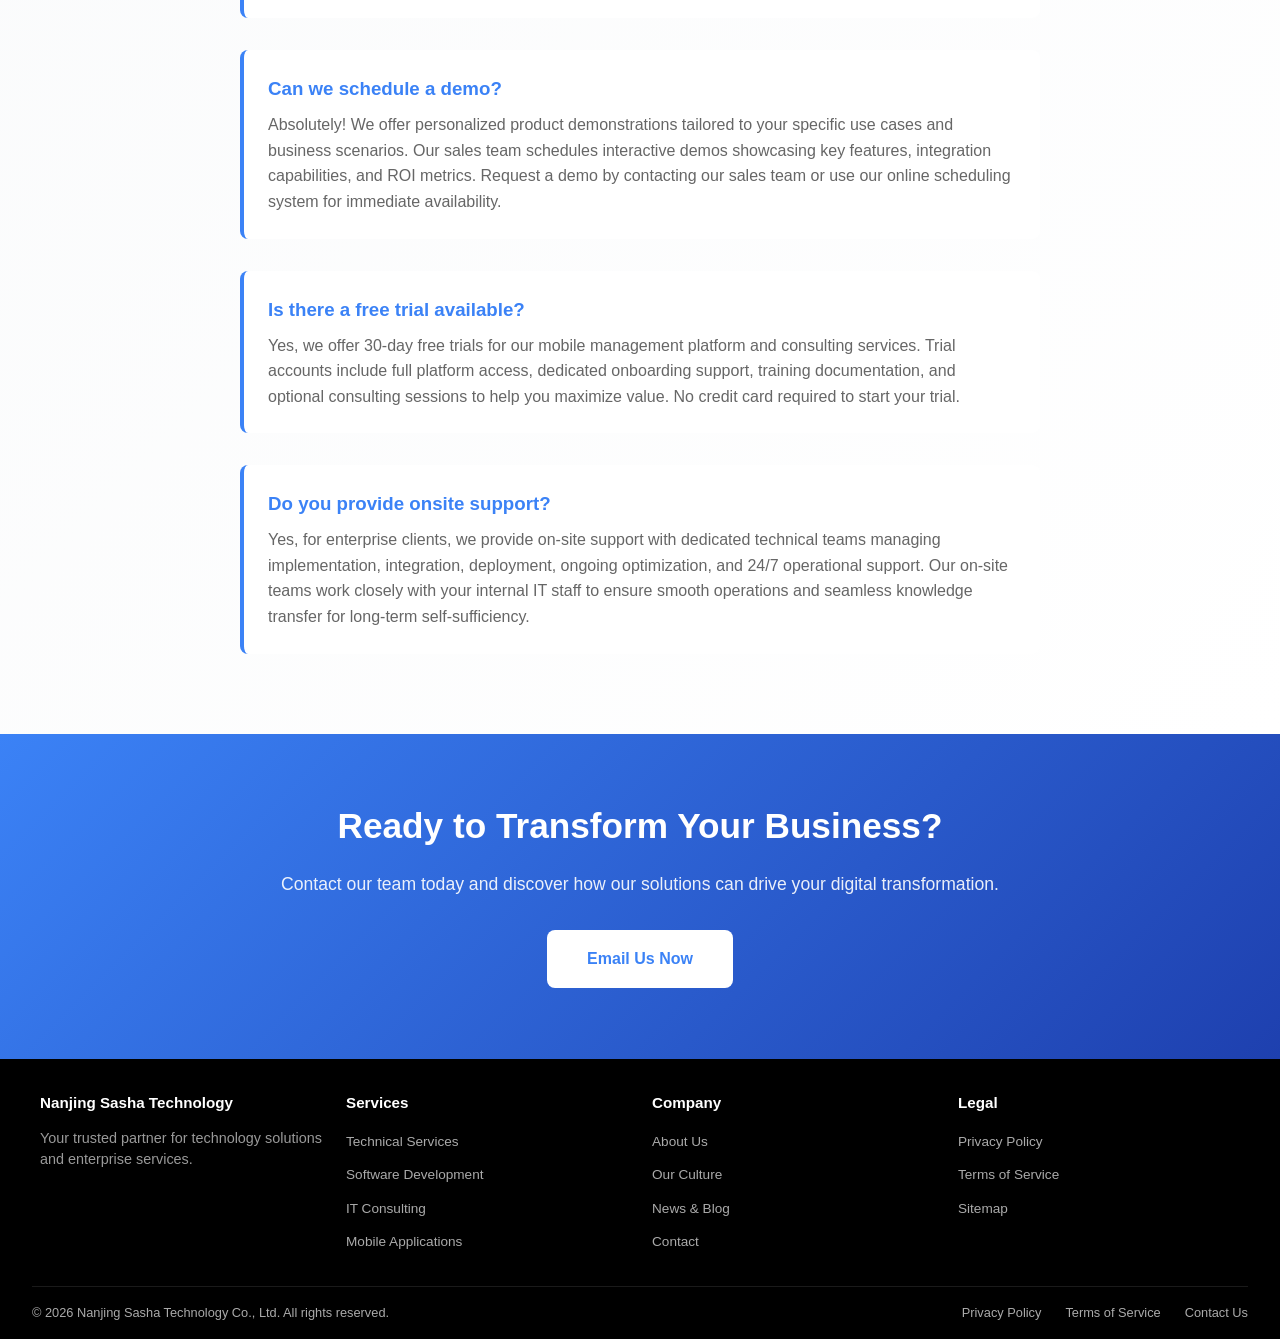
==== commit d01059d5: "njsashatech1" ====
--- a/contact.html
+++ b/contact.html
@@ -56,7 +56,7 @@
         </svg>
         Sasha Tech
       </a>
-      <button class="mobile-menu-btn">鈽?/button>
+      <button class="mobile-menu-btn">Menu</button>
       <nav>
         <ul>
           <li><a href="./index.html">Home</a></li>
@@ -316,3 +316,4 @@
 </body>
 </html>
 
+
